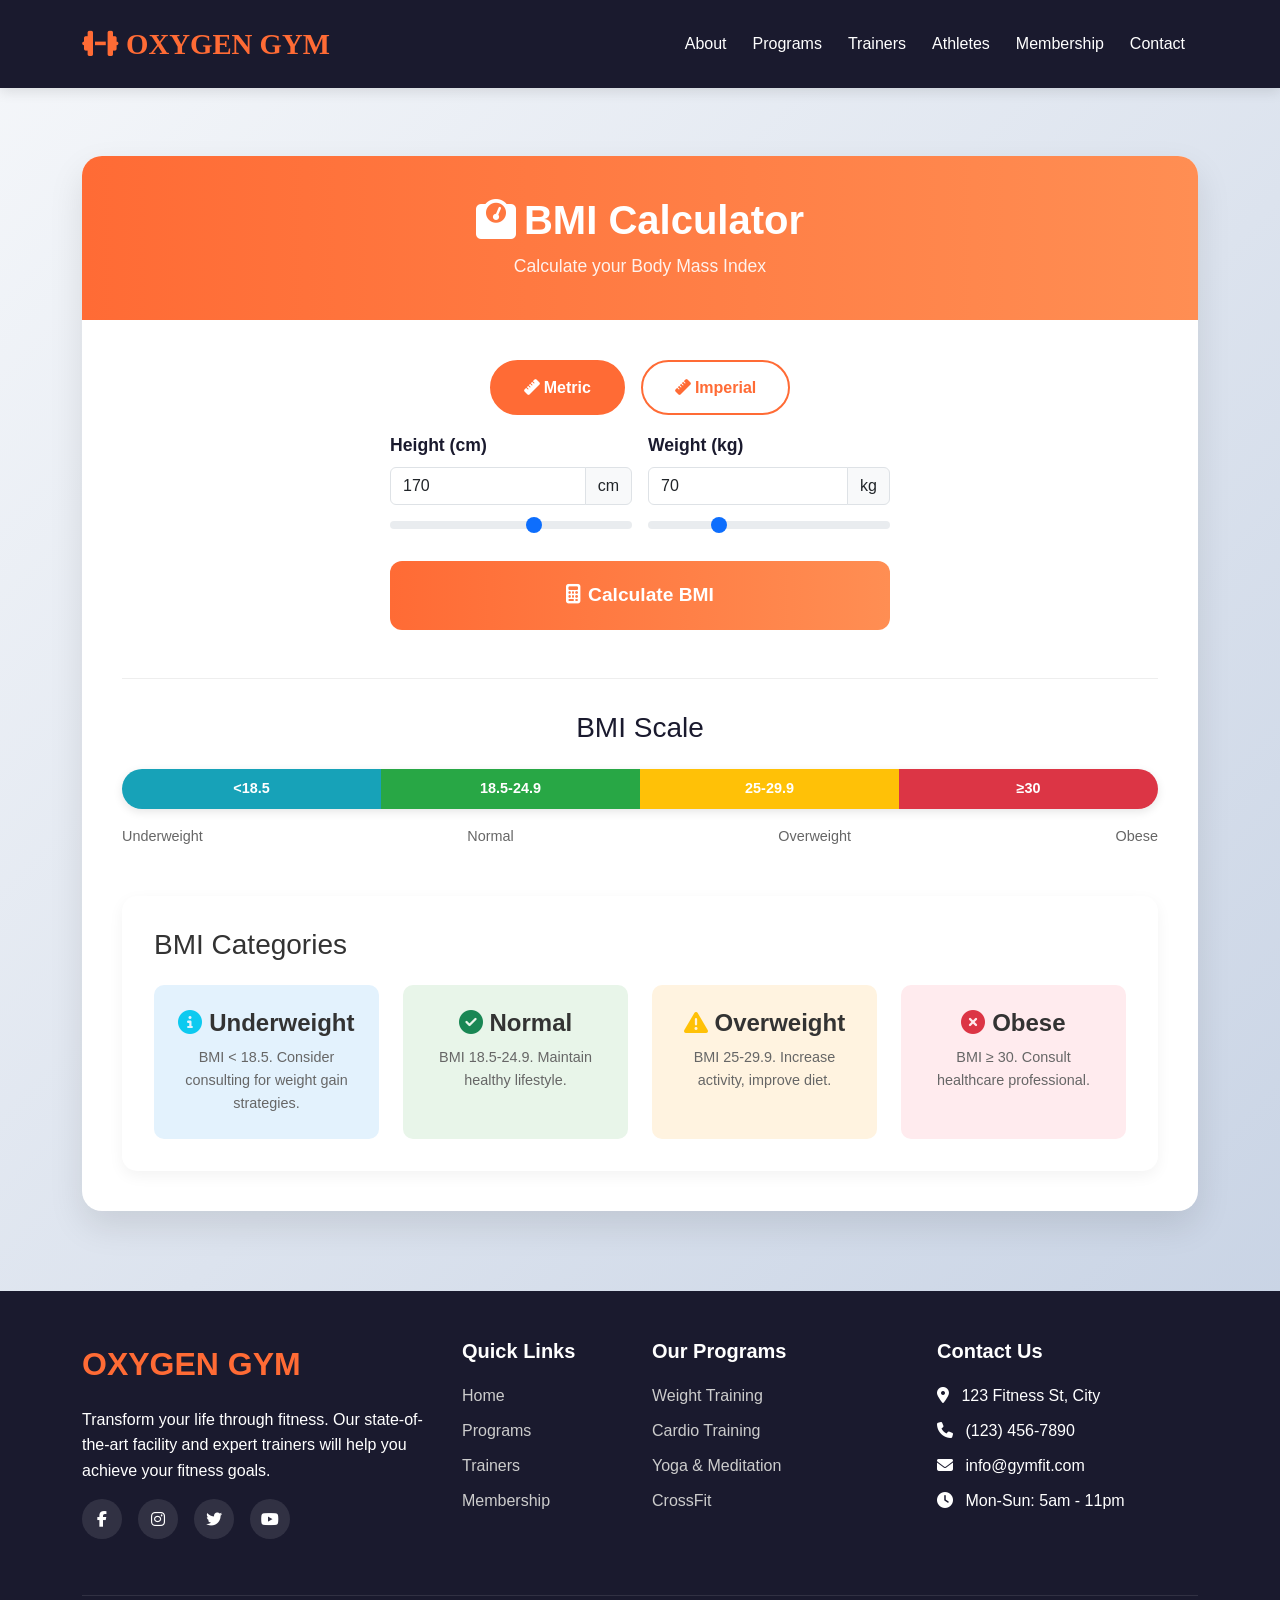
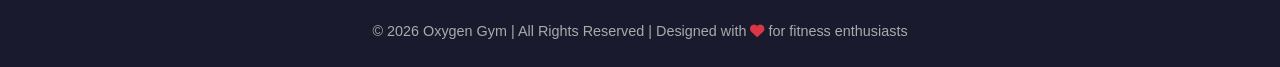
==== about.html @ 8d9313bc "fixed card" ====
<!DOCTYPE html>
<html lang="en">
  <head>
    <meta charset="UTF-8" />
    <title>About Us | Gym Fit</title>
    <meta name="viewport" content="width=device-width, initial-scale=1" />
    <link
      href="https://cdn.jsdelivr.net/npm/bootstrap@5.3.2/dist/css/bootstrap.min.css"
      rel="stylesheet"
    />
    <link
      rel="stylesheet"
      href="https://cdnjs.cloudflare.com/ajax/libs/font-awesome/6.4.2/css/all.min.css"
    />
    <link rel="stylesheet" href="../css/bmi.css" />
    <style>
      body {
        padding-top: 70px;
      }
    </style>
  </head>
  <body>
    <div id="header"></div>

    <section class="bmi-section">
      <div class="container bmi-container">
        <div class="bmi-card">
          <div class="bmi-header">
            <h1><i class="fas fa-weight-scale me-2"></i>BMI Calculator</h1>
            <p>Calculate your Body Mass Index</p>
          </div>

          <div class="bmi-content">
            <div class="measurement-toggle mb-3">
              <button class="toggle-btn active" id="metricBtn">
                <i class="fas fa-ruler me-1"></i>Metric
              </button>
              <button class="toggle-btn" id="imperialBtn">
                <i class="fas fa-ruler me-1"></i>Imperial
              </button>
            </div>

            <div class="bmi-form">
              <!-- Metric System -->
              <div id="metricSystem">
                <div class="row g-3">
                  <div class="col-md-6">
                    <label class="form-label">Height (cm)</label>
                    <div class="input-group">
                      <input
                        type="number"
                        id="heightCm"
                        class="form-control"
                        value="170"
                        min="50"
                        max="250"
                        step="0.1"
                      />
                      <span class="input-group-text">cm</span>
                    </div>
                    <input
                      type="range"
                      id="heightCmRange"
                      min="50"
                      max="250"
                      value="170"
                      class="form-range mt-2"
                    />
                  </div>
                  <div class="col-md-6">
                    <label class="form-label">Weight (kg)</label>
                    <div class="input-group">
                      <input
                        type="number"
                        id="weightKg"
                        class="form-control"
                        value="70"
                        min="20"
                        max="200"
                        step="0.1"
                      />
                      <span class="input-group-text">kg</span>
                    </div>
                    <input
                      type="range"
                      id="weightKgRange"
                      min="20"
                      max="200"
                      value="70"
                      class="form-range mt-2"
                    />
                  </div>
                </div>
              </div>

              <!-- Imperial System -->
              <div id="imperialSystem" class="hidden">
                <div class="row g-3">
                  <div class="col-md-6">
                    <label class="form-label">Height</label>
                    <div class="row g-2">
                      <div class="col-6">
                        <div class="input-group">
                          <input
                            type="number"
                            id="heightFeet"
                            class="form-control"
                            value="5"
                            min="3"
                            max="8"
                          />
                          <span class="input-group-text">ft</span>
                        </div>
                      </div>
                      <div class="col-6">
                        <div class="input-group">
                          <input
                            type="number"
                            id="heightInches"
                            class="form-control"
                            value="7"
                            min="0"
                            max="11"
                          />
                          <span class="input-group-text">in</span>
                        </div>
                      </div>
                    </div>
                  </div>
                  <div class="col-md-6">
                    <label class="form-label">Weight (lbs)</label>
                    <div class="input-group">
                      <input
                        type="number"
                        id="weightLbs"
                        class="form-control"
                        value="154"
                        min="50"
                        max="440"
                        step="0.1"
                      />
                      <span class="input-group-text">lbs</span>
                    </div>
                    <input
                      type="range"
                      id="weightLbsRange"
                      min="50"
                      max="440"
                      value="154"
                      class="form-range mt-2"
                    />
                  </div>
                </div>
              </div>

              <button class="calculate-btn mt-3" onclick="calculateBMI()">
                <i class="fas fa-calculator me-2"></i>Calculate BMI
              </button>
            </div>

            <!-- Results -->
            <div id="result" class="bmi-result hidden">
              <h3>Your BMI Result</h3>
              <div class="result-value" id="bmiValue">--</div>
              <div class="result-category" id="bmiCategory">--</div>
              <div class="result-message" id="bmiMessage"></div>
            </div>

            <!-- Scale -->
            <div class="bmi-scale">
              <h3>BMI Scale</h3>
              <div class="scale-container">
                <div class="scale-segment scale-underweight">&lt;18.5</div>
                <div class="scale-segment scale-normal">18.5-24.9</div>
                <div class="scale-segment scale-overweight">25-29.9</div>
                <div class="scale-segment scale-obese">≥30</div>
              </div>
              <div class="scale-labels">
                <span>Underweight</span>
                <span>Normal</span>
                <span>Overweight</span>
                <span>Obese</span>
              </div>
            </div>

            <!-- Info Cards -->
            <div class="bmi-info">
              <h3>BMI Categories</h3>
              <div class="info-grid">
                <div class="info-card" style="background: #e3f2fd">
                  <h4>
                    <i class="fas fa-info-circle text-info"></i> Underweight
                  </h4>
                  <p>
                    BMI &lt; 18.5. Consider consulting for weight gain
                    strategies.
                  </p>
                </div>
                <div class="info-card" style="background: #e8f5e9">
                  <h4>
                    <i class="fas fa-check-circle text-success"></i> Normal
                  </h4>
                  <p>BMI 18.5-24.9. Maintain healthy lifestyle.</p>
                </div>
                <div class="info-card" style="background: #fff3e0">
                  <h4>
                    <i class="fas fa-exclamation-triangle text-warning"></i>
                    Overweight
                  </h4>
                  <p>BMI 25-29.9. Increase activity, improve diet.</p>
                </div>
                <div class="info-card" style="background: #ffebee">
                  <h4><i class="fas fa-times-circle text-danger"></i> Obese</h4>
                  <p>BMI ≥ 30. Consult healthcare professional.</p>
                </div>
              </div>
            </div>
          </div>
        </div>
      </div>
    </section>

    <div id="footer"></div>

    <script>
      // Load header/footer
      fetch("../includes/header.html")
        .then((r) => r.text())
        .then((d) => (document.getElementById("header").innerHTML = d));
      fetch("../includes/footer.html")
        .then((r) => r.text())
        .then((d) => (document.getElementById("footer").innerHTML = d));

      // Measurement toggle
      document
        .getElementById("metricBtn")
        .addEventListener("click", function () {
          this.classList.add("active");
          document.getElementById("imperialBtn").classList.remove("active");
          document.getElementById("metricSystem").classList.remove("hidden");
          document.getElementById("imperialSystem").classList.add("hidden");
        });

      document
        .getElementById("imperialBtn")
        .addEventListener("click", function () {
          this.classList.add("active");
          document.getElementById("metricBtn").classList.remove("active");
          document.getElementById("imperialSystem").classList.remove("hidden");
          document.getElementById("metricSystem").classList.add("hidden");
        });

      // Sync sliders with inputs
      function syncInputs(inputId, rangeId) {
        const input = document.getElementById(inputId);
        const range = document.getElementById(rangeId);
        input.addEventListener("input", () => (range.value = input.value));
        range.addEventListener("input", () => (input.value = range.value));
      }

      syncInputs("heightCm", "heightCmRange");
      syncInputs("weightKg", "weightKgRange");
      syncInputs("weightLbs", "weightLbsRange");

      // BMI Calculation
      function calculateBMI() {
        let height, weight;
        const metricActive = document
          .getElementById("metricBtn")
          .classList.contains("active");

        if (metricActive) {
          height = parseFloat(document.getElementById("heightCm").value) / 100;
          weight = parseFloat(document.getElementById("weightKg").value);
        } else {
          const feet = parseFloat(document.getElementById("heightFeet").value);
          const inches = parseFloat(
            document.getElementById("heightInches").value
          );
          weight =
            parseFloat(document.getElementById("weightLbs").value) * 0.453592;
          height = (feet * 12 + (inches || 0)) * 0.0254;
        }

        if (!height || !weight || height <= 0 || weight <= 0) {
          alert("Please enter valid values");
          return;
        }

        const bmi = (weight / (height * height)).toFixed(1);
        let category, color, message;

        if (bmi < 18.5) {
          category = "Underweight";
          color = "#17a2b8";
          message =
            "Consider consulting a nutritionist for healthy weight gain.";
        } else if (bmi < 25) {
          category = "Normal Weight";
          color = "#28a745";
          message = "Great! Maintain your healthy lifestyle.";
        } else if (bmi < 30) {
          category = "Overweight";
          color = "#ffc107";
          message =
            "Consider increasing activity and improving dietary habits.";
        } else {
          category = "Obese";
          color = "#dc3545";
          message = "Consult with a healthcare professional for guidance.";
        }

        // Display results
        const resultDiv = document.getElementById("result");
        document.getElementById("bmiValue").textContent = bmi;
        document.getElementById("bmiValue").style.color = color;
        document.getElementById("bmiCategory").textContent = category;
        document.getElementById("bmiCategory").style.backgroundColor = color;
        document.getElementById("bmiMessage").textContent = message;

        resultDiv.classList.remove("hidden");
        resultDiv.classList.add("visible", "fade-in");
      }
    </script>

    <script src="https://cdn.jsdelivr.net/npm/bootstrap@5.3.2/dist/js/bootstrap.bundle.min.js"></script>
  </body>
</html>
---- css/bmi.css ----
/* bmi.css - BMI Calculator Styles */

:root {
  --primary-color: #ff6b35;
  --secondary-color: #1a1a2e;
  --accent-color: #00b4d8;
  --light-bg: #f8f9fa;
  --dark-bg: #16213e;
  --success-color: #28a745;
  --warning-color: #ffc107;
  --danger-color: #dc3545;
  --info-color: #17a2b8;
}

body {
  font-family: "Segoe UI", Tahoma, Geneva, Verdana, sans-serif;
  background: linear-gradient(135deg, #f5f7fa 0%, #c3cfe2 100%);
  min-height: 100vh;
  color: #333;
}

/* BMI Section */
.bmi-section {
  padding: 5rem 0;
  min-height: 80vh;
  display: flex;
  align-items: center;
}

.bmi-container {
  max-width: 900px;
  margin: 0 auto;
}

.bmi-card {
  background: white;
  border-radius: 20px;
  overflow: hidden;
  box-shadow: 0 15px 35px rgba(0, 0, 0, 0.1);
  transition: transform 0.3s ease, box-shadow 0.3s ease;
}

.bmi-card:hover {
  transform: translateY(-5px);
  box-shadow: 0 20px 40px rgba(0, 0, 0, 0.15);
}

.bmi-header {
  background: linear-gradient(to right, var(--primary-color), #ff8e53);
  color: white;
  padding: 2.5rem;
  text-align: center;
}

.bmi-header h1 {
  font-weight: 800;
  font-size: 2.5rem;
  margin-bottom: 0.5rem;
}

.bmi-header p {
  font-size: 1.1rem;
  opacity: 0.9;
  max-width: 600px;
  margin: 0 auto;
}

.bmi-content {
  padding: 2.5rem;
}

.bmi-form {
  max-width: 500px;
  margin: 0 auto;
}

.form-group {
  margin-bottom: 1.8rem;
}

.form-label {
  display: block;
  margin-bottom: 0.8rem;
  font-weight: 600;
  color: var(--secondary-color);
  font-size: 1.1rem;
}

.form-control {
  width: 100%;
  padding: 1rem 1.2rem;
  border: 2px solid #e1e5eb;
  border-radius: 12px;
  font-size: 1.1rem;
  transition: all 0.3s ease;
  background-color: #f8f9fa;
}

.form-control:focus {
  outline: none;
  border-color: var(--primary-color);
  box-shadow: 0 0 0 3px rgba(255, 107, 53, 0.1);
  background-color: white;
}

.form-control::placeholder {
  color: #999;
}

/* Measurement Toggle */
.measurement-toggle {
  display: flex;
  justify-content: center;
  gap: 1rem;
  margin-bottom: 2rem;
}

.toggle-btn {
  padding: 0.8rem 2rem;
  border: 2px solid var(--primary-color);
  background: transparent;
  color: var(--primary-color);
  border-radius: 50px;
  font-weight: 600;
  cursor: pointer;
  transition: all 0.3s ease;
}

.toggle-btn.active {
  background: var(--primary-color);
  color: white;
}

.toggle-btn:hover:not(.active) {
  background: rgba(255, 107, 53, 0.1);
}

/* Calculate Button */
.calculate-btn {
  background: linear-gradient(to right, var(--primary-color), #ff8e53);
  color: white;
  border: none;
  padding: 1.2rem;
  border-radius: 12px;
  font-size: 1.2rem;
  font-weight: 700;
  width: 100%;
  cursor: pointer;
  transition: all 0.3s ease;
  margin-top: 1rem;
}

.calculate-btn:hover {
  transform: translateY(-3px);
  box-shadow: 0 10px 20px rgba(255, 107, 53, 0.3);
}

.calculate-btn:active {
  transform: translateY(-1px);
}

/* BMI Result */
.bmi-result {
  margin-top: 2.5rem;
  padding: 2rem;
  border-radius: 15px;
  background: #f8f9fa;
  text-align: center;
  animation: fadeIn 0.5s ease;
}

.result-value {
  font-size: 3.5rem;
  font-weight: 800;
  margin: 1rem 0;
}

.result-category {
  font-size: 1.8rem;
  font-weight: 700;
  margin-bottom: 1rem;
  padding: 0.5rem 1.5rem;
  border-radius: 50px;
  display: inline-block;
}

.result-message {
  font-size: 1.1rem;
  color: #666;
  margin-top: 1rem;
  line-height: 1.6;
}

/* BMI Scale */
.bmi-scale {
  margin-top: 3rem;
  padding-top: 2rem;
  border-top: 1px solid #eee;
}

.bmi-scale h3 {
  text-align: center;
  margin-bottom: 1.5rem;
  color: var(--secondary-color);
}

.scale-container {
  display: flex;
  height: 40px;
  border-radius: 20px;
  overflow: hidden;
  margin-bottom: 1rem;
  box-shadow: 0 3px 10px rgba(0, 0, 0, 0.1);
}

.scale-segment {
  flex: 1;
  display: flex;
  align-items: center;
  justify-content: center;
  color: white;
  font-weight: 600;
  font-size: 0.9rem;
}

.scale-underweight {
  background: var(--info-color);
}
.scale-normal {
  background: var(--success-color);
}
.scale-overweight {
  background: var(--warning-color);
}
.scale-obese {
  background: var(--danger-color);
}

.scale-labels {
  display: flex;
  justify-content: space-between;
  font-size: 0.9rem;
  color: #666;
  font-weight: 500;
}

/* BMI Categories Info */
.bmi-info {
  margin-top: 3rem;
  background: white;
  border-radius: 15px;
  padding: 2rem;
  box-shadow: 0 5px 15px rgba(0, 0, 0, 0.05);
}

.info-grid {
  display: grid;
  grid-template-columns: repeat(auto-fit, minmax(200px, 1fr));
  gap: 1.5rem;
  margin-top: 1.5rem;
}

.info-card {
  padding: 1.5rem;
  border-radius: 10px;
  text-align: center;
  transition: transform 0.3s ease;
}

.info-card:hover {
  transform: translateY(-5px);
}

.info-card h4 {
  margin-bottom: 0.5rem;
  font-weight: 700;
}

.info-card p {
  font-size: 0.9rem;
  color: #666;
  margin-bottom: 0;
}

/* Animations */
@keyframes fadeIn {
  from {
    opacity: 0;
    transform: translateY(20px);
  }
  to {
    opacity: 1;
    transform: translateY(0);
  }
}

@keyframes pulse {
  0% {
    transform: scale(1);
  }
  50% {
    transform: scale(1.05);
  }
  100% {
    transform: scale(1);
  }
}

.pulse {
  animation: pulse 2s infinite;
}

/* Responsive Design */
@media (max-width: 768px) {
  .bmi-section {
    padding: 2rem 0;
  }

  .bmi-header {
    padding: 1.5rem;
  }

  .bmi-header h1 {
    font-size: 2rem;
  }

  .bmi-content {
    padding: 1.5rem;
  }

  .result-value {
    font-size: 2.5rem;
  }

  .info-grid {
    grid-template-columns: 1fr;
  }

  .measurement-toggle {
    flex-direction: column;
    align-items: center;
  }

  .toggle-btn {
    width: 100%;
    max-width: 200px;
  }
}

/* Utility Classes */
.text-center {
  text-align: center;
}
.mt-4 {
  margin-top: 2rem;
}
.mb-4 {
  margin-bottom: 2rem; /* bmi.css - Compact BMI Calculator Styles */

  :root {
    --primary-color: #ff6b35;
    --secondary-color: #1a1a2e;
    --accent-color: #00b4d8;
    --success-color: #28a745;
    --warning-color: #ffc107;
    --danger-color: #dc3545;
    --info-color: #17a2b8;
  }

  body {
    font-family: "Segoe UI", Tahoma, Geneva, Verdana, sans-serif;
    background: linear-gradient(135deg, #f5f7fa 0%, #c3cfe2 100%);
    min-height: 100vh;
    color: #333;
  }

  /* BMI Section - Compact */
  .bmi-section {
    padding: 2rem 0;
    display: flex;
    align-items: center;
    justify-content: center;
  }

  .bmi-container {
    max-width: 700px;
    margin: 0 auto;
  }

  .bmi-card {
    background: white;
    border-radius: 15px;
    overflow: hidden;
    box-shadow: 0 8px 20px rgba(0, 0, 0, 0.1);
  }

  .bmi-header {
    background: linear-gradient(to right, var(--primary-color), #ff8e53);
    color: white;
    padding: 1.5rem;
    text-align: center;
  }

  .bmi-header h1 {
    font-weight: 700;
    font-size: 1.8rem;
    margin-bottom: 0.4rem;
  }

  .bmi-header p {
    font-size: 0.95rem;
    opacity: 0.9;
    margin: 0;
  }

  .bmi-content {
    padding: 1.5rem;
  }

  /* Measurement Toggle - Compact */
  .measurement-toggle {
    display: flex;
    justify-content: center;
    gap: 0.8rem;
    margin-bottom: 1.2rem;
  }

  .toggle-btn {
    padding: 0.6rem 1.2rem;
    border: 2px solid var(--primary-color);
    background: transparent;
    color: var(--primary-color);
    border-radius: 50px;
    font-weight: 600;
    cursor: pointer;
    transition: all 0.3s ease;
    font-size: 0.9rem;
  }

  .toggle-btn.active {
    background: var(--primary-color);
    color: white;
  }

  .toggle-btn:hover:not(.active) {
    background: rgba(255, 107, 53, 0.1);
  }

  /* Form Styles - Compact */
  .bmi-form {
    max-width: 500px;
    margin: 0 auto;
  }

  .form-group {
    margin-bottom: 1rem;
  }

  .form-label {
    display: block;
    margin-bottom: 0.5rem;
    font-weight: 600;
    color: var(--secondary-color);
    font-size: 0.95rem;
  }

  .input-group {
    margin-bottom: 0.5rem;
  }

  .form-control {
    padding: 0.7rem 1rem;
    font-size: 0.95rem;
    border-radius: 8px;
  }

  .form-range {
    height: 5px;
    margin-top: 0.5rem;
  }

  /* Calculate Button - Compact */
  .calculate-btn {
    background: linear-gradient(to right, var(--primary-color), #ff8e53);
    color: white;
    border: none;
    padding: 0.8rem;
    border-radius: 8px;
    font-size: 1rem;
    font-weight: 600;
    width: 100%;
    cursor: pointer;
    transition: all 0.3s ease;
    margin-top: 0.5rem;
  }

  .calculate-btn:hover {
    transform: translateY(-2px);
    box-shadow: 0 5px 15px rgba(255, 107, 53, 0.2);
  }

  /* BMI Result - Compact */
  .bmi-result {
    margin-top: 1.5rem;
    padding: 1.2rem;
    border-radius: 10px;
    background: #f8f9fa;
    text-align: center;
  }

  .bmi-result h3 {
    font-size: 1.2rem;
    margin-bottom: 0.8rem;
    color: var(--secondary-color);
  }

  .result-value {
    font-size: 2rem;
    font-weight: 700;
    margin: 0.5rem 0;
  }

  .result-category {
    font-size: 1.1rem;
    font-weight: 600;
    margin-bottom: 0.5rem;
    padding: 0.4rem 1rem;
    border-radius: 50px;
    display: inline-block;
    color: white;
  }

  .result-message {
    font-size: 0.9rem;
    color: #666;
    line-height: 1.4;
    margin: 0.5rem 0;
  }

  /* BMI Scale - Compact */
  .bmi-scale {
    margin-top: 1.5rem;
    padding-top: 1.2rem;
    border-top: 1px solid #eaeaea;
  }

  .bmi-scale h3 {
    text-align: center;
    margin-bottom: 0.8rem;
    color: var(--secondary-color);
    font-size: 1.1rem;
  }

  .scale-container {
    display: flex;
    height: 28px;
    border-radius: 14px;
    overflow: hidden;
    margin-bottom: 0.6rem;
  }

  .scale-segment {
    flex: 1;
    display: flex;
    align-items: center;
    justify-content: center;
    color: white;
    font-weight: 600;
    font-size: 0.75rem;
    text-align: center;
  }

  .scale-underweight {
    background: var(--info-color);
  }
  .scale-normal {
    background: var(--success-color);
  }
  .scale-overweight {
    background: var(--warning-color);
  }
  .scale-obese {
    background: var(--danger-color);
  }

  .scale-labels {
    display: flex;
    justify-content: space-between;
    font-size: 0.8rem;
    color: #666;
    font-weight: 500;
    padding: 0 3px;
  }

  /* BMI Info Cards - Compact */
  .bmi-info {
    margin-top: 1.5rem;
    background: white;
    border-radius: 10px;
    padding: 1.2rem;
  }

  .bmi-info h3 {
    text-align: center;
    margin-bottom: 1rem;
    color: var(--secondary-color);
    font-size: 1.1rem;
  }

  .info-grid {
    display: grid;
    grid-template-columns: repeat(auto-fit, minmax(150px, 1fr));
    gap: 0.8rem;
    margin-top: 0.8rem;
  }

  .info-card {
    padding: 0.8rem;
    border-radius: 8px;
    text-align: center;
    font-size: 0.85rem;
  }

  .info-card h4 {
    margin-bottom: 0.3rem;
    font-weight: 600;
    font-size: 0.9rem;
    display: flex;
    align-items: center;
    justify-content: center;
    gap: 5px;
  }

  .info-card p {
    font-size: 0.8rem;
    color: #666;
    margin: 0;
    line-height: 1.3;
  }

  /* Utility Classes */
  .hidden {
    display: none;
  }
  .visible {
    display: block;
  }
  .text-center {
    text-align: center;
  }
  .mb-2 {
    margin-bottom: 0.5rem;
  }
  .mt-2 {
    margin-top: 0.5rem;
  }

  /* Responsive Adjustments */
  @media (max-width: 768px) {
    .bmi-container {
      max-width: 95%;
    }

    .bmi-header h1 {
      font-size: 1.6rem;
    }

    .bmi-header p {
      font-size: 0.9rem;
    }

    .toggle-btn {
      padding: 0.5rem 1rem;
      font-size: 0.85rem;
    }

    .result-value {
      font-size: 1.8rem;
    }

    .info-grid {
      grid-template-columns: 1fr;
    }

    .form-control {
      padding: 0.6rem 0.8rem;
    }
  }

  @media (max-width: 576px) {
    .bmi-section {
      padding: 1rem 0;
    }

    .bmi-header {
      padding: 1rem;
    }

    .bmi-content {
      padding: 1rem;
    }

    .measurement-toggle {
      flex-direction: column;
      align-items: center;
    }

    .toggle-btn {
      width: 100%;
      max-width: 200px;
    }

    .scale-container {
      height: 24px;
    }

    .scale-segment {
      font-size: 0.7rem;
    }
  }

  /* Animations */
  @keyframes fadeIn {
    from {
      opacity: 0;
      transform: translateY(10px);
    }
    to {
      opacity: 1;
      transform: translateY(0);
    }
  }

  .fade-in {
    animation: fadeIn 0.3s ease-out;
  }
}
.hidden {
  display: none;
}
.visible {
  display: block;
}
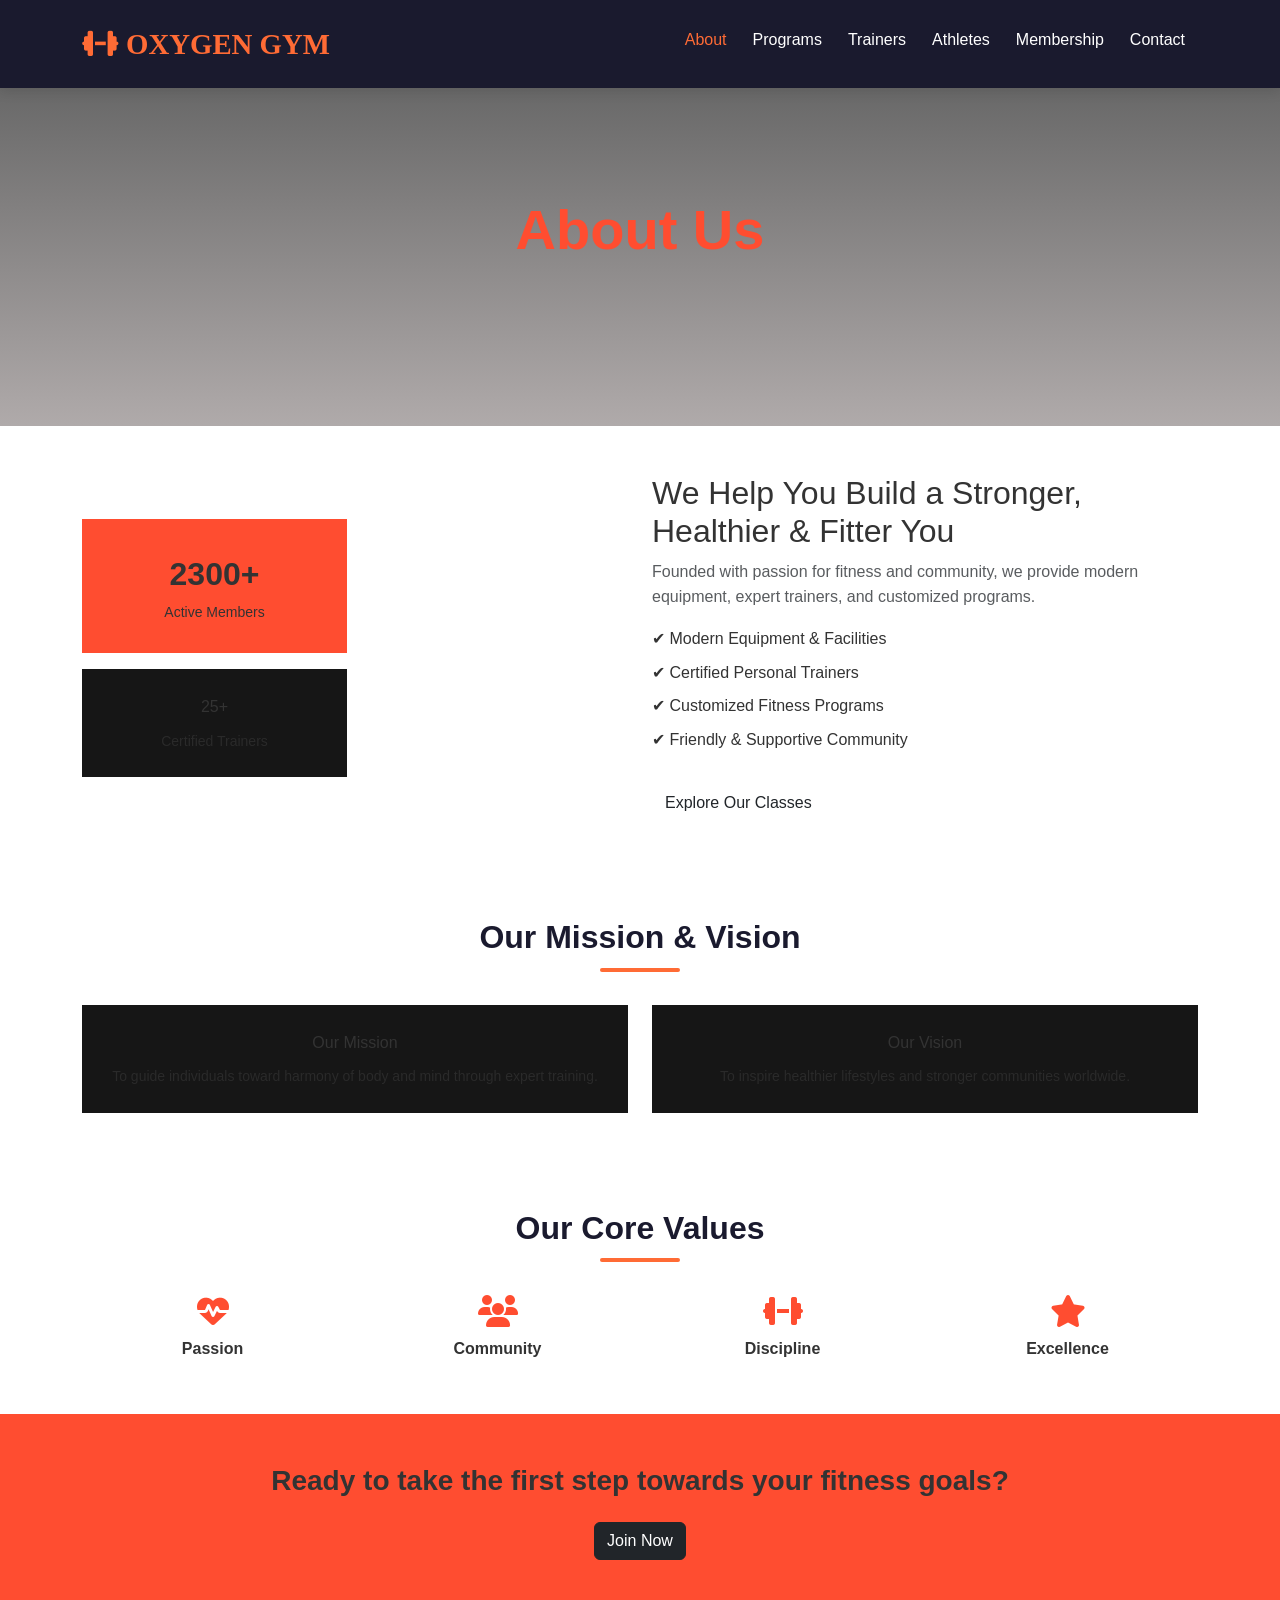
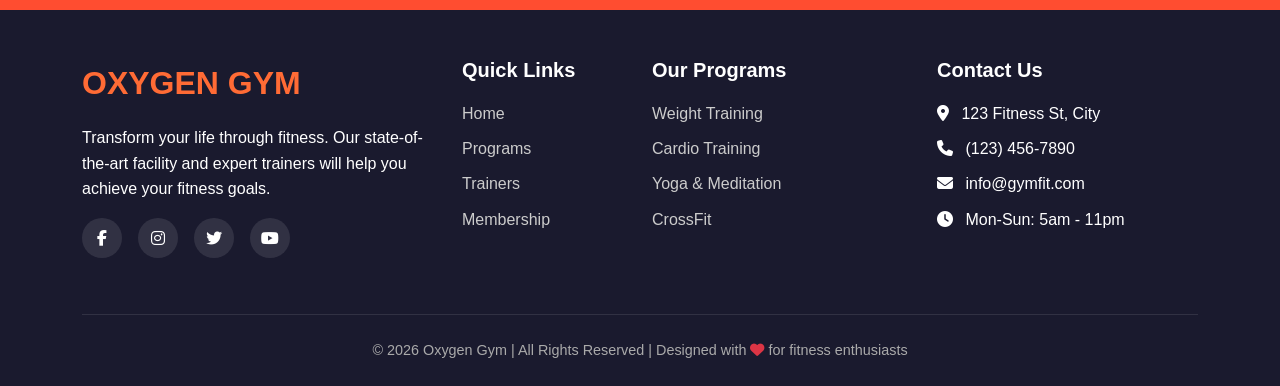
==== commit 76ef3626: "fixed" ====
--- a/about.html
+++ b/about.html
@@ -9,320 +9,139 @@
       rel="stylesheet"
     />
     <link
+      href="https://cdnjs.cloudflare.com/ajax/libs/font-awesome/6.5.1/css/all.min.css"
       rel="stylesheet"
-      href="https://cdnjs.cloudflare.com/ajax/libs/font-awesome/6.4.2/css/all.min.css"
     />
-    <link rel="stylesheet" href="../css/bmi.css" />
-    <style>
-      body {
-        padding-top: 70px;
-      }
-    </style>
+    <link rel="stylesheet" href="../css/about.css" />
   </head>
   <body>
+    <!-- ===== Navbar ===== -->
     <div id="header"></div>
+    <!-- HERO -->
+    <section class="hero">
+      <h1>About Us</h1>
+   
+    </section>
 
-    <section class="bmi-section">
-      <div class="container bmi-container">
-        <div class="bmi-card">
-          <div class="bmi-header">
-            <h1><i class="fas fa-weight-scale me-2"></i>BMI Calculator</h1>
-            <p>Calculate your Body Mass Index</p>
-          </div>
-
-          <div class="bmi-content">
-            <div class="measurement-toggle mb-3">
-              <button class="toggle-btn active" id="metricBtn">
-                <i class="fas fa-ruler me-1"></i>Metric
-              </button>
-              <button class="toggle-btn" id="imperialBtn">
-                <i class="fas fa-ruler me-1"></i>Imperial
-              </button>
-            </div>
-
-            <div class="bmi-form">
-              <!-- Metric System -->
-              <div id="metricSystem">
-                <div class="row g-3">
-                  <div class="col-md-6">
-                    <label class="form-label">Height (cm)</label>
-                    <div class="input-group">
-                      <input
-                        type="number"
-                        id="heightCm"
-                        class="form-control"
-                        value="170"
-                        min="50"
-                        max="250"
-                        step="0.1"
-                      />
-                      <span class="input-group-text">cm</span>
-                    </div>
-                    <input
-                      type="range"
-                      id="heightCmRange"
-                      min="50"
-                      max="250"
-                      value="170"
-                      class="form-range mt-2"
-                    />
-                  </div>
-                  <div class="col-md-6">
-                    <label class="form-label">Weight (kg)</label>
-                    <div class="input-group">
-                      <input
-                        type="number"
-                        id="weightKg"
-                        class="form-control"
-                        value="70"
-                        min="20"
-                        max="200"
-                        step="0.1"
-                      />
-                      <span class="input-group-text">kg</span>
-                    </div>
-                    <input
-                      type="range"
-                      id="weightKgRange"
-                      min="20"
-                      max="200"
-                      value="70"
-                      class="form-range mt-2"
-                    />
-                  </div>
-                </div>
-              </div>
-
-              <!-- Imperial System -->
-              <div id="imperialSystem" class="hidden">
-                <div class="row g-3">
-                  <div class="col-md-6">
-                    <label class="form-label">Height</label>
-                    <div class="row g-2">
-                      <div class="col-6">
-                        <div class="input-group">
-                          <input
-                            type="number"
-                            id="heightFeet"
-                            class="form-control"
-                            value="5"
-                            min="3"
-                            max="8"
-                          />
-                          <span class="input-group-text">ft</span>
-                        </div>
-                      </div>
-                      <div class="col-6">
-                        <div class="input-group">
-                          <input
-                            type="number"
-                            id="heightInches"
-                            class="form-control"
-                            value="7"
-                            min="0"
-                            max="11"
-                          />
-                          <span class="input-group-text">in</span>
-                        </div>
-                      </div>
-                    </div>
-                  </div>
-                  <div class="col-md-6">
-                    <label class="form-label">Weight (lbs)</label>
-                    <div class="input-group">
-                      <input
-                        type="number"
-                        id="weightLbs"
-                        class="form-control"
-                        value="154"
-                        min="50"
-                        max="440"
-                        step="0.1"
-                      />
-                      <span class="input-group-text">lbs</span>
-                    </div>
-                    <input
-                      type="range"
-                      id="weightLbsRange"
-                      min="50"
-                      max="440"
-                      value="154"
-                      class="form-range mt-2"
-                    />
-                  </div>
-                </div>
-              </div>
-
-              <button class="calculate-btn mt-3" onclick="calculateBMI()">
-                <i class="fas fa-calculator me-2"></i>Calculate BMI
-              </button>
-            </div>
-
-            <!-- Results -->
-            <div id="result" class="bmi-result hidden">
-              <h3>Your BMI Result</h3>
-              <div class="result-value" id="bmiValue">--</div>
-              <div class="result-category" id="bmiCategory">--</div>
-              <div class="result-message" id="bmiMessage"></div>
-            </div>
-
-            <!-- Scale -->
-            <div class="bmi-scale">
-              <h3>BMI Scale</h3>
-              <div class="scale-container">
-                <div class="scale-segment scale-underweight">&lt;18.5</div>
-                <div class="scale-segment scale-normal">18.5-24.9</div>
-                <div class="scale-segment scale-overweight">25-29.9</div>
-                <div class="scale-segment scale-obese">≥30</div>
-              </div>
-              <div class="scale-labels">
-                <span>Underweight</span>
-                <span>Normal</span>
-                <span>Overweight</span>
-                <span>Obese</span>
+    <!-- ABOUT -->
+    <section class="container py-5">
+      <div class="row g-4 align-items-center">
+        <div class="col-md-6">
+          <div class="row g-3">
+            <div class="col-6">
+              <div class="stat-box">
+                2300+
+                <small>Active Members</small>
               </div>
             </div>
 
-            <!-- Info Cards -->
-            <div class="bmi-info">
-              <h3>BMI Categories</h3>
-              <div class="info-grid">
-                <div class="info-card" style="background: #e3f2fd">
-                  <h4>
-                    <i class="fas fa-info-circle text-info"></i> Underweight
-                  </h4>
-                  <p>
-                    BMI &lt; 18.5. Consider consulting for weight gain
-                    strategies.
-                  </p>
-                </div>
-                <div class="info-card" style="background: #e8f5e9">
-                  <h4>
-                    <i class="fas fa-check-circle text-success"></i> Normal
-                  </h4>
-                  <p>BMI 18.5-24.9. Maintain healthy lifestyle.</p>
-                </div>
-                <div class="info-card" style="background: #fff3e0">
-                  <h4>
-                    <i class="fas fa-exclamation-triangle text-warning"></i>
-                    Overweight
-                  </h4>
-                  <p>BMI 25-29.9. Increase activity, improve diet.</p>
-                </div>
-                <div class="info-card" style="background: #ffebee">
-                  <h4><i class="fas fa-times-circle text-danger"></i> Obese</h4>
-                  <p>BMI ≥ 30. Consult healthcare professional.</p>
-                </div>
+            <div class="col-6">
+              <img
+                src="https://images.unsplash.com/photo-1599058917212-d750089bc07e"
+                class="img-fluid"
+                alt=""
+              />
+            </div>
+
+            <div class="col-6">
+              <div class="dark-card">
+                25+
+                <small>Certified Trainers</small>
               </div>
             </div>
+
+            <div class="col-6">
+              <img
+                src="https://images.unsplash.com/photo-1579758629938-03607ccdbaba"
+                class="img-fluid"
+                alt=""
+              />
+            </div>
+          </div>
+        </div>
+
+        <div class="col-md-6">
+          <h2>We Help You Build a Stronger, Healthier & Fitter You</h2>
+          <p class="text-muted">
+            Founded with passion for fitness and community, we provide modern
+            equipment, expert trainers, and customized programs.
+          </p>
+
+          <ul class="list-unstyled">
+            <li>✔ Modern Equipment & Facilities</li>
+            <li>✔ Certified Personal Trainers</li>
+            <li>✔ Customized Fitness Programs</li>
+            <li>✔ Friendly & Supportive Community</li>
+          </ul>
+
+          <button class="btn btn-main mt-3">Explore Our Classes</button>
+        </div>
+      </div>
+    </section>
+
+    <!-- MISSION -->
+    <section class="container py-5 text-center">
+      <h2 class="section-title">Our Mission & Vision</h2>
+
+      <div class="row g-4">
+        <div class="col-md-6">
+          <div class="dark-card">
+            Our Mission
+            <small>
+              To guide individuals toward harmony of body and mind through
+              expert training.
+            </small>
+          </div>
+        </div>
+
+        <div class="col-md-6">
+          <div class="dark-card">
+            Our Vision
+            <small>
+              To inspire healthier lifestyles and stronger communities
+              worldwide.
+            </small>
           </div>
         </div>
       </div>
     </section>
 
+    <!-- VALUES -->
+    <section class="container py-5 text-center">
+      <h2 class="section-title">Our Core Values</h2>
+
+      <div class="row g-4">
+        <div class="col-md-3 icon-box">
+          <i class="fa-solid fa-heart-pulse"></i>
+          <h6>Passion</h6>
+        </div>
+
+        <div class="col-md-3 icon-box">
+          <i class="fa-solid fa-users"></i>
+          <h6>Community</h6>
+        </div>
+
+        <div class="col-md-3 icon-box">
+          <i class="fa-solid fa-dumbbell"></i>
+          <h6>Discipline</h6>
+        </div>
+
+        <div class="col-md-3 icon-box">
+          <i class="fa-solid fa-star"></i>
+          <h6>Excellence</h6>
+        </div>
+      </div>
+    </section>
+
+    <!-- CTA -->
+    <section class="cta">
+      <h3>Ready to take the first step towards your fitness goals?</h3>
+      <button class="btn btn-dark mt-3">Join Now</button>
+    </section>
+
     <div id="footer"></div>
 
-    <script>
-      // Load header/footer
-      fetch("../includes/header.html")
-        .then((r) => r.text())
-        .then((d) => (document.getElementById("header").innerHTML = d));
-      fetch("../includes/footer.html")
-        .then((r) => r.text())
-        .then((d) => (document.getElementById("footer").innerHTML = d));
-
-      // Measurement toggle
-      document
-        .getElementById("metricBtn")
-        .addEventListener("click", function () {
-          this.classList.add("active");
-          document.getElementById("imperialBtn").classList.remove("active");
-          document.getElementById("metricSystem").classList.remove("hidden");
-          document.getElementById("imperialSystem").classList.add("hidden");
-        });
-
-      document
-        .getElementById("imperialBtn")
-        .addEventListener("click", function () {
-          this.classList.add("active");
-          document.getElementById("metricBtn").classList.remove("active");
-          document.getElementById("imperialSystem").classList.remove("hidden");
-          document.getElementById("metricSystem").classList.add("hidden");
-        });
-
-      // Sync sliders with inputs
-      function syncInputs(inputId, rangeId) {
-        const input = document.getElementById(inputId);
-        const range = document.getElementById(rangeId);
-        input.addEventListener("input", () => (range.value = input.value));
-        range.addEventListener("input", () => (input.value = range.value));
-      }
-
-      syncInputs("heightCm", "heightCmRange");
-      syncInputs("weightKg", "weightKgRange");
-      syncInputs("weightLbs", "weightLbsRange");
-
-      // BMI Calculation
-      function calculateBMI() {
-        let height, weight;
-        const metricActive = document
-          .getElementById("metricBtn")
-          .classList.contains("active");
-
-        if (metricActive) {
-          height = parseFloat(document.getElementById("heightCm").value) / 100;
-          weight = parseFloat(document.getElementById("weightKg").value);
-        } else {
-          const feet = parseFloat(document.getElementById("heightFeet").value);
-          const inches = parseFloat(
-            document.getElementById("heightInches").value
-          );
-          weight =
-            parseFloat(document.getElementById("weightLbs").value) * 0.453592;
-          height = (feet * 12 + (inches || 0)) * 0.0254;
-        }
-
-        if (!height || !weight || height <= 0 || weight <= 0) {
-          alert("Please enter valid values");
-          return;
-        }
-
-        const bmi = (weight / (height * height)).toFixed(1);
-        let category, color, message;
-
-        if (bmi < 18.5) {
-          category = "Underweight";
-          color = "#17a2b8";
-          message =
-            "Consider consulting a nutritionist for healthy weight gain.";
-        } else if (bmi < 25) {
-          category = "Normal Weight";
-          color = "#28a745";
-          message = "Great! Maintain your healthy lifestyle.";
-        } else if (bmi < 30) {
-          category = "Overweight";
-          color = "#ffc107";
-          message =
-            "Consider increasing activity and improving dietary habits.";
-        } else {
-          category = "Obese";
-          color = "#dc3545";
-          message = "Consult with a healthcare professional for guidance.";
-        }
-
-        // Display results
-        const resultDiv = document.getElementById("result");
-        document.getElementById("bmiValue").textContent = bmi;
-        document.getElementById("bmiValue").style.color = color;
-        document.getElementById("bmiCategory").textContent = category;
-        document.getElementById("bmiCategory").style.backgroundColor = color;
-        document.getElementById("bmiMessage").textContent = message;
-
-        resultDiv.classList.remove("hidden");
-        resultDiv.classList.add("visible", "fade-in");
-      }
-    </script>
-
-    <script src="https://cdn.jsdelivr.net/npm/bootstrap@5.3.2/dist/js/bootstrap.bundle.min.js"></script>
+    <!-- For header footer -->
+    <script src="../js/main.js"></script>
   </body>
 </html>
--- a/css/about.css
+++ b/css/about.css
@@ -0,0 +1,112 @@
+/* ===== GLOBAL ===== */
+body {
+  background: #0e0e0e;
+  color: #ffffff;
+  font-family: "Poppins", sans-serif;
+}
+
+a {
+  text-decoration: none;
+  color: inherit;
+}
+
+/* ===== HERO SECTION ===== */
+.hero {
+  background: linear-gradient(rgba(0,0,0,0.6), rgba(167, 161, 161, 0.9)),
+    url("https://images.unsplash.com/photo-1554284126-aa88f22d8b74") center/cover no-repeat;
+  padding: 120px 0;
+  text-align: center;
+  height: 350px;
+}
+
+
+.hero h1 {
+  font-size: 56px;
+  font-weight: 700;
+  color: #ff4d30;
+}
+
+.hero p {
+  opacity: 0.8;
+}
+
+/* ===== BUTTON ===== */
+.btn-main {
+  background: #ff4d30;
+  color: #fff;
+  border: none;
+  padding: 12px 28px;
+  font-weight: 600;
+  transition: 0.3s;
+}
+
+.btn-main:hover {
+  background: #e84328;
+}
+
+/* ===== ABOUT STATS ===== */
+.stat-box {
+  background: #ff4d30;
+  padding: 30px;
+  font-size: 32px;
+  font-weight: 700;
+  text-align: center;
+}
+
+.stat-box small {
+  display: block;
+  font-size: 14px;
+  font-weight: 400;
+}
+
+/* ===== DARK CARD ===== */
+.dark-card {
+  background: #161616;
+  padding: 25px;
+  height: 100%;
+  text-align: center;
+}
+
+.dark-card small {
+  display: block;
+  margin-top: 10px;
+  opacity: 0.7;
+}
+
+/* ===== LIST ===== */
+ul li {
+  margin-bottom: 8px;
+}
+
+/* ===== MISSION & VISION ===== */
+.section-title {
+  font-weight: 700;
+  margin-bottom: 30px;
+}
+
+/* ===== CORE VALUES ===== */
+.icon-box {
+  text-align: center;
+}
+
+.icon-box i {
+  font-size: 32px;
+  color: #ff4d30;
+  margin-bottom: 12px;
+}
+
+.icon-box h6 {
+  font-weight: 600;
+}
+
+/* ===== CTA ===== */
+.cta {
+  background: #ff4d30;
+  padding: 50px 0;
+  text-align: center;
+}
+
+.cta h3 {
+  font-weight: 700;
+}
+
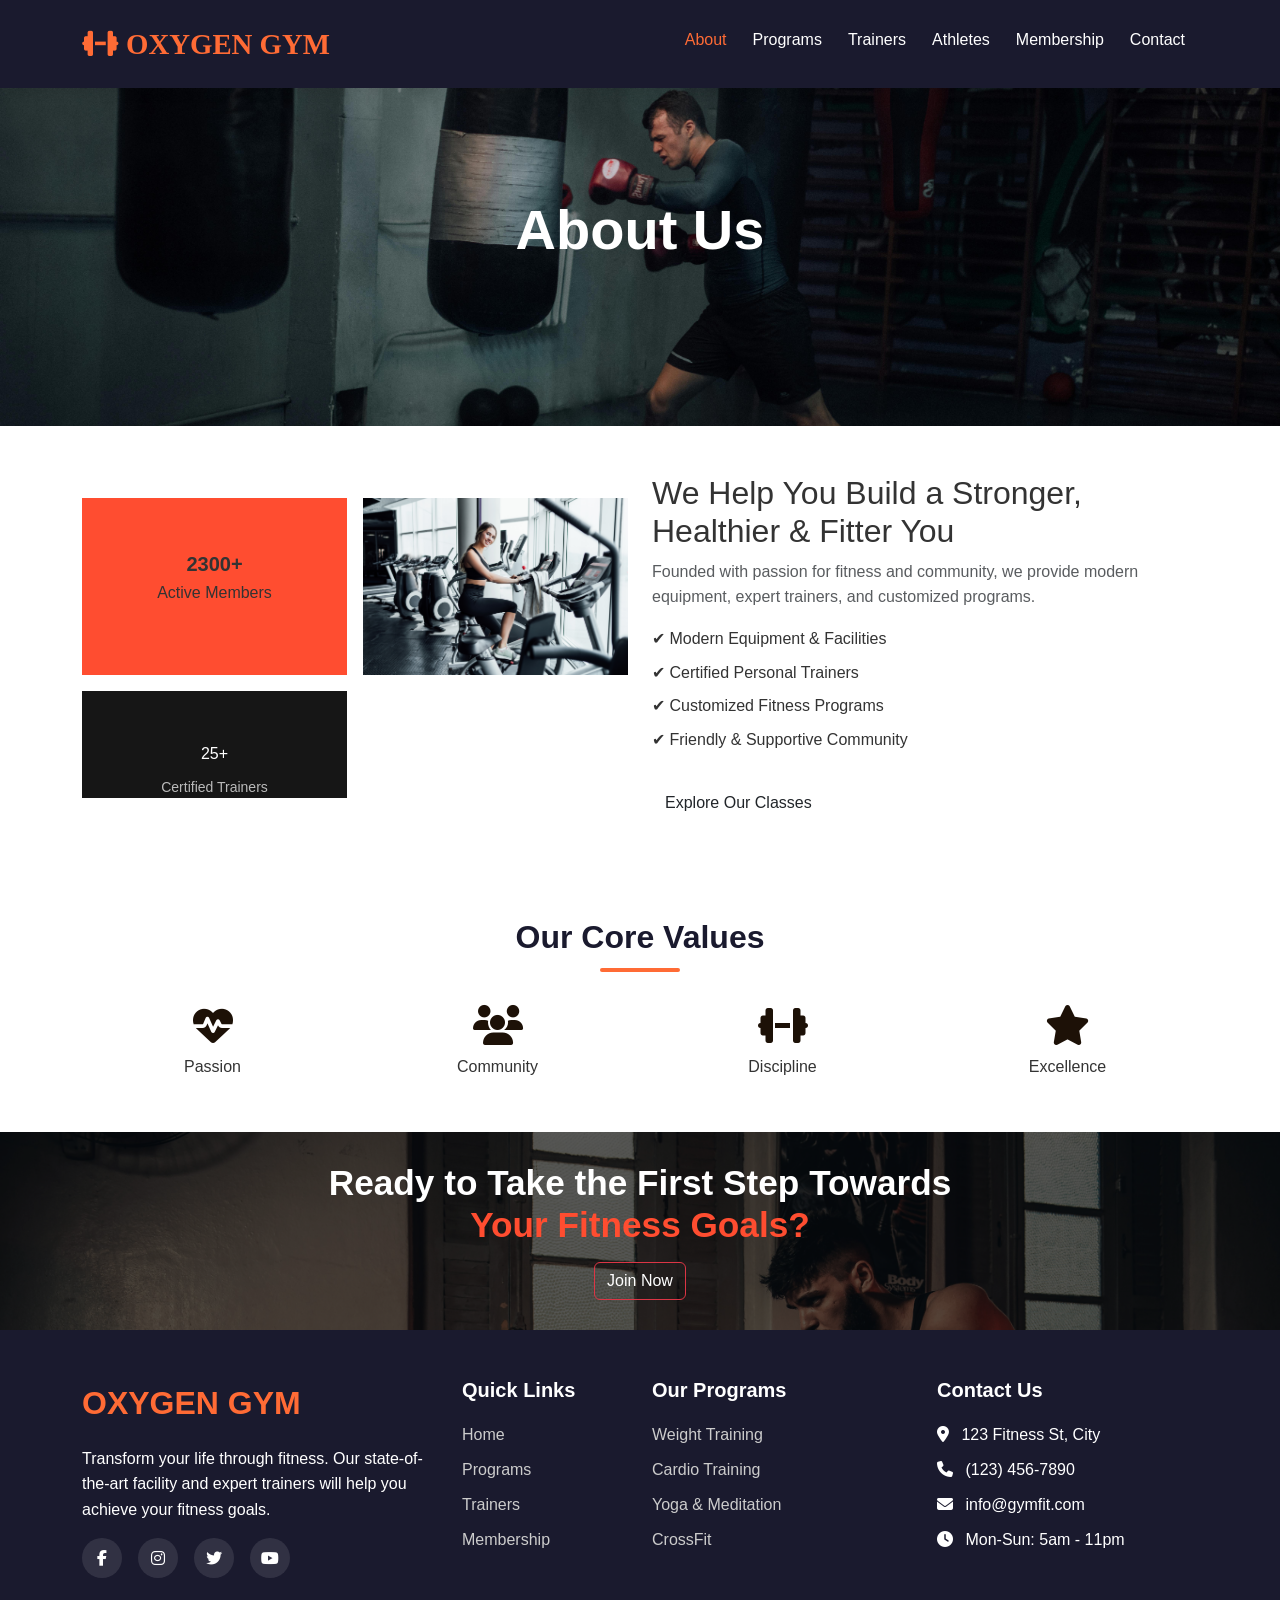
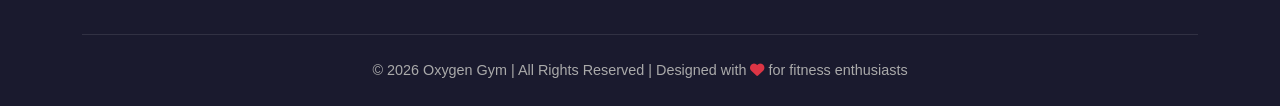
==== commit 635e9d77: "fixed" ====
--- a/about.html
+++ b/about.html
@@ -20,7 +20,6 @@
     <!-- HERO -->
     <section class="hero">
       <h1>About Us</h1>
-   
     </section>
 
     <!-- ABOUT -->
@@ -36,11 +35,7 @@
             </div>
 
             <div class="col-6">
-              <img
-                src="https://images.unsplash.com/photo-1599058917212-d750089bc07e"
-                class="img-fluid"
-                alt=""
-              />
+              <img src="./assets/gym-run2.jpg" class="img-fluid" alt="" />
             </div>
 
             <div class="col-6">
@@ -51,11 +46,7 @@
             </div>
 
             <div class="col-6">
-              <img
-                src="https://images.unsplash.com/photo-1579758629938-03607ccdbaba"
-                class="img-fluid"
-                alt=""
-              />
+              <img src="./assets/gym-run.jpg" class="img-fluid" alt="" />
             </div>
           </div>
         </div>
@@ -80,31 +71,7 @@
     </section>
 
     <!-- MISSION -->
-    <section class="container py-5 text-center">
-      <h2 class="section-title">Our Mission & Vision</h2>
-
-      <div class="row g-4">
-        <div class="col-md-6">
-          <div class="dark-card">
-            Our Mission
-            <small>
-              To guide individuals toward harmony of body and mind through
-              expert training.
-            </small>
-          </div>
-        </div>
-
-        <div class="col-md-6">
-          <div class="dark-card">
-            Our Vision
-            <small>
-              To inspire healthier lifestyles and stronger communities
-              worldwide.
-            </small>
-          </div>
-        </div>
-      </div>
-    </section>
+    
 
     <!-- VALUES -->
     <section class="container py-5 text-center">
@@ -134,9 +101,22 @@
     </section>
 
     <!-- CTA -->
-    <section class="cta">
-      <h3>Ready to take the first step towards your fitness goals?</h3>
-      <button class="btn btn-dark mt-3">Join Now</button>
+    <section class="cta position-relative text-center">
+      <div class="container">
+        <h3 class="mb-3">
+          Ready to Take the First Step Towards
+          <p class="highlight">Your Fitness Goals?</p>
+        </h3>
+
+        <a
+          href="/contact.html"
+          class="btn border-danger btn-cta"
+          style="color: white"
+        >
+          Join Now
+          <!-- <i class="bi bi-arrow-right ms-2" ></i> -->
+        </a>
+      </div>
     </section>
 
     <div id="footer"></div>
--- a/css/about.css
+++ b/css/about.css
@@ -1,9 +1,9 @@
 /* ===== GLOBAL ===== */
-body {
+/* body {
   background: #0e0e0e;
   color: #ffffff;
   font-family: "Poppins", sans-serif;
-}
+} */
 
 a {
   text-decoration: none;
@@ -12,18 +12,16 @@
 
 /* ===== HERO SECTION ===== */
 .hero {
-  background: linear-gradient(rgba(0,0,0,0.6), rgba(167, 161, 161, 0.9)),
-    url("https://images.unsplash.com/photo-1554284126-aa88f22d8b74") center/cover no-repeat;
+  background: url("../assets/cardio/4.jpg") center/cover no-repeat;
   padding: 120px 0;
   text-align: center;
   height: 350px;
 }
 
-
 .hero h1 {
   font-size: 56px;
   font-weight: 700;
-  color: #ff4d30;
+  color: white;
 }
 
 .hero p {
@@ -47,23 +45,26 @@
 /* ===== ABOUT STATS ===== */
 .stat-box {
   background: #ff4d30;
-  padding: 30px;
-  font-size: 32px;
+  padding-top: 50px;
+  font-size: 20px;
+  height: 100%;
   font-weight: 700;
   text-align: center;
 }
 
 .stat-box small {
   display: block;
-  font-size: 14px;
+  font-size: 16px;
   font-weight: 400;
 }
 
 /* ===== DARK CARD ===== */
 .dark-card {
   background: #161616;
-  padding: 25px;
+  padding-top: 50px;
   height: 100%;
+
+  color: #fff;
   text-align: center;
 }
 
@@ -90,23 +91,61 @@
 }
 
 .icon-box i {
-  font-size: 32px;
-  color: #ff4d30;
+  font-size: 40px;
+  color: #1d1107;
   margin-bottom: 12px;
-}
-
-.icon-box h6 {
-  font-weight: 600;
 }
 
 /* ===== CTA ===== */
 .cta {
-  background: #ff4d30;
+  background: #a39a99;
   padding: 50px 0;
   text-align: center;
 }
 
+/* ===== CTA SECTION ===== */
+.cta {
+  background: linear-gradient(rgba(0, 0, 0, 0.65), rgba(0, 0, 0, 0.65)),
+    url("../assets/cardio/5.jpg") top center / cover no-repeat;
+  padding: 30px 0;
+  min-height: 70px;
+  color: #fff;
+}
+
 .cta h3 {
+  font-size: 2.2rem;
   font-weight: 700;
 }
 
+.cta .highlight {
+  color: #ff4d30;
+}
+
+.cta-text {
+  max-width: 650px;
+  margin: auto;
+  opacity: 0.85;
+  font-size: 1rem;
+}
+
+/* CTA BUTTON */
+.btn-cta {
+  background: #962114;
+  color: #fff;
+  padding: 14px 36px;
+  border-radius: 50px;
+  font-weight: 600;
+  font-size: 1rem;
+  transition: all 0.3s ease;
+}
+
+.btn-cta:hover {
+  background: #e84328;
+  transform: translateY(-3px);
+  box-shadow: 0 12px 30px rgba(255, 77, 48, 0.4);
+  transition: all 0.3s ease;
+}
+
+.text-2 {
+  color: #ffffff;
+}
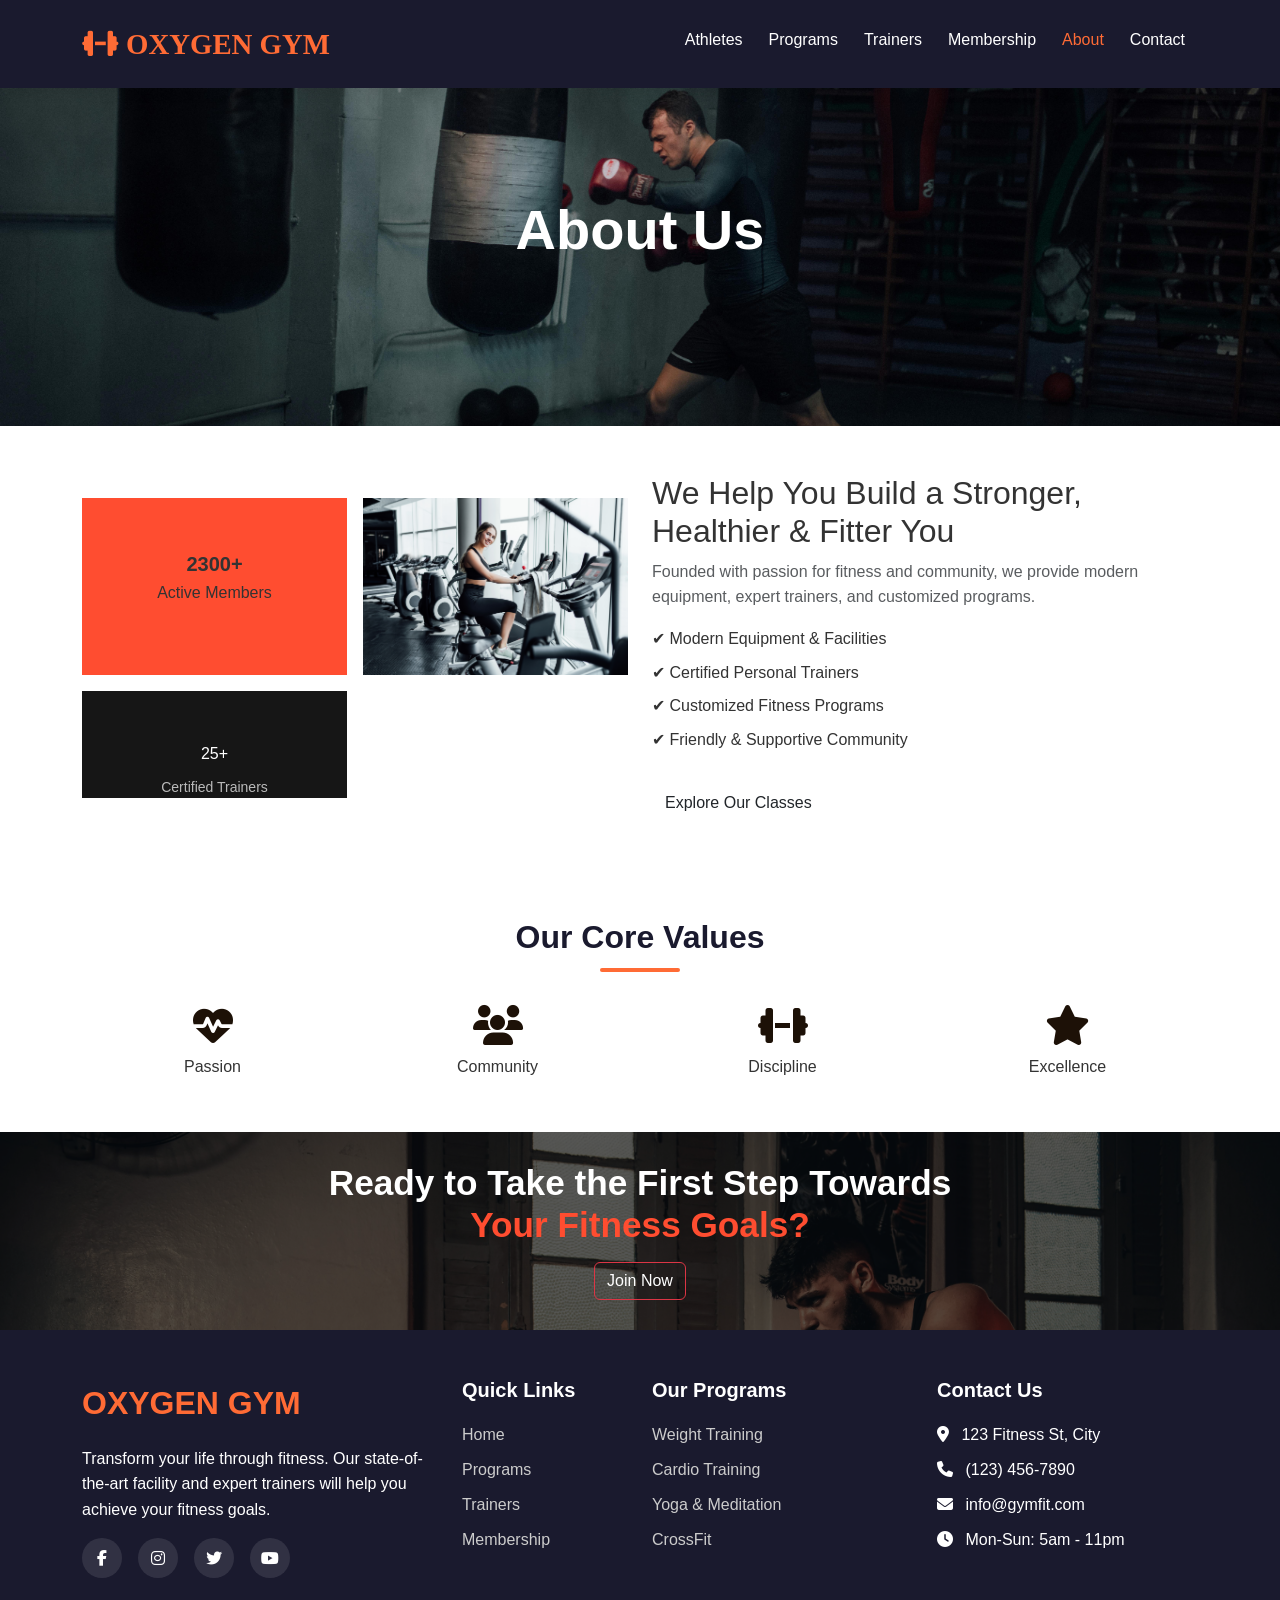
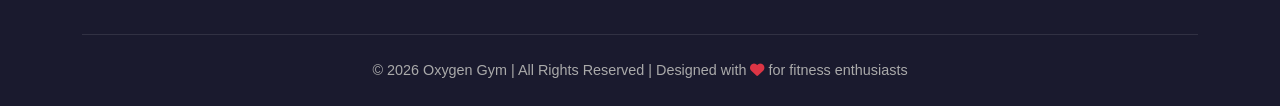
==== commit 812eea0b: "fixed" ====
--- a/about.html
+++ b/about.html
@@ -2,7 +2,7 @@
 <html lang="en">
   <head>
     <meta charset="UTF-8" />
-    <title>About Us | Gym Fit</title>
+    <title>About Us | Oxygen Gym</title>
     <meta name="viewport" content="width=device-width, initial-scale=1" />
     <link
       href="https://cdn.jsdelivr.net/npm/bootstrap@5.3.2/dist/css/bootstrap.min.css"
@@ -71,7 +71,6 @@
     </section>
 
     <!-- MISSION -->
-    
 
     <!-- VALUES -->
     <section class="container py-5 text-center">
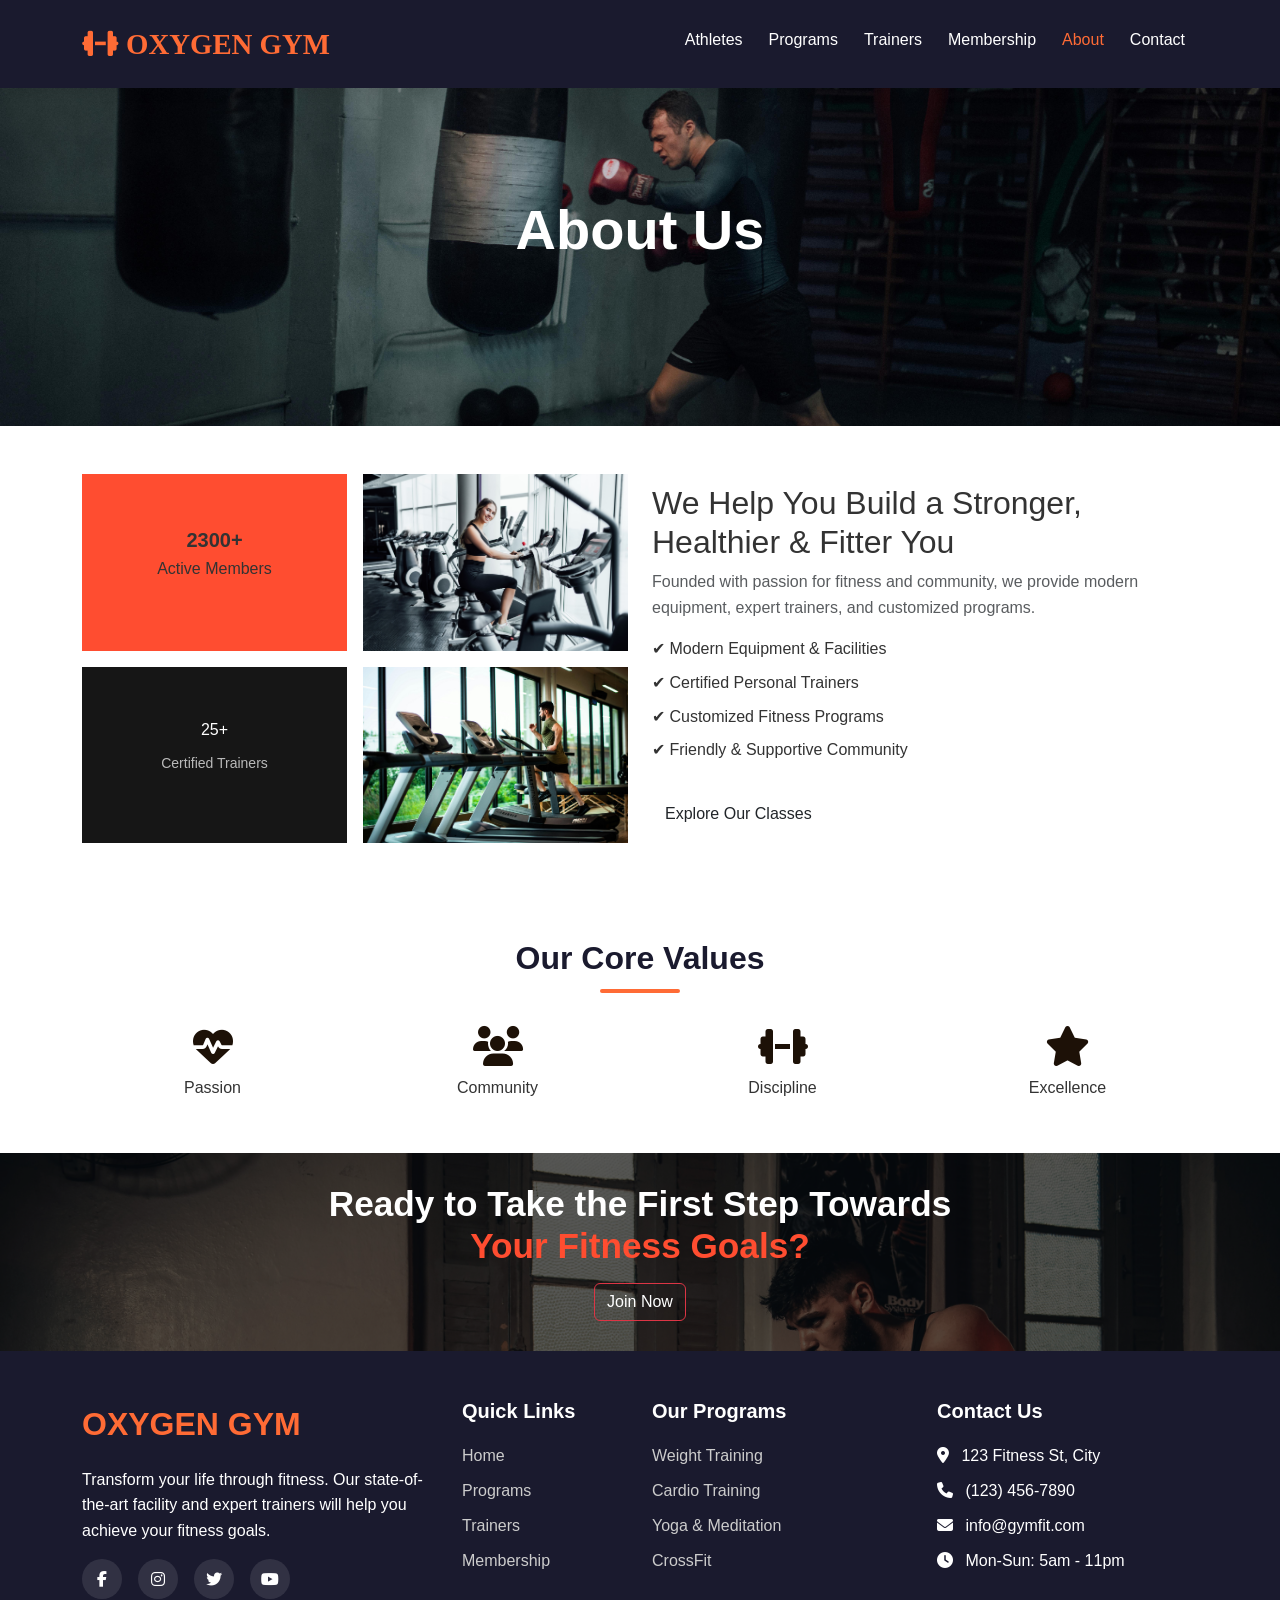
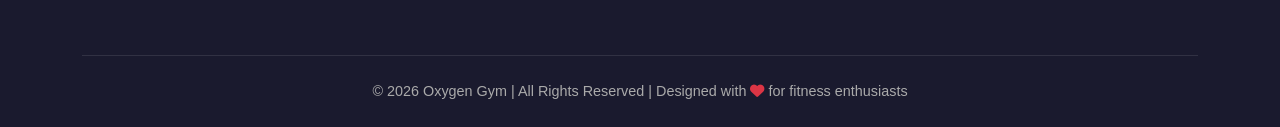
==== commit 9700a8de: "changes" ====
--- a/about.html
+++ b/about.html
@@ -1,126 +1,122 @@
 <!DOCTYPE html>
 <html lang="en">
-  <head>
-    <meta charset="UTF-8" />
-    <title>About Us | Oxygen Gym</title>
-    <meta name="viewport" content="width=device-width, initial-scale=1" />
-    <link
-      href="https://cdn.jsdelivr.net/npm/bootstrap@5.3.2/dist/css/bootstrap.min.css"
-      rel="stylesheet"
-    />
-    <link
-      href="https://cdnjs.cloudflare.com/ajax/libs/font-awesome/6.5.1/css/all.min.css"
-      rel="stylesheet"
-    />
-    <link rel="stylesheet" href="../css/about.css" />
-  </head>
-  <body>
-    <!-- ===== Navbar ===== -->
-    <div id="header"></div>
-    <!-- HERO -->
-    <section class="hero">
-      <h1>About Us</h1>
-    </section>
 
-    <!-- ABOUT -->
-    <section class="container py-5">
-      <div class="row g-4 align-items-center">
-        <div class="col-md-6">
-          <div class="row g-3">
-            <div class="col-6">
-              <div class="stat-box">
-                2300+
-                <small>Active Members</small>
-              </div>
-            </div>
+<head>
+  <meta charset="UTF-8" />
+  <title>About Us | Oxygen Gym</title>
+  <meta name="viewport" content="width=device-width, initial-scale=1" />
+  <link href="https://cdn.jsdelivr.net/npm/bootstrap@5.3.2/dist/css/bootstrap.min.css" rel="stylesheet" />
+  <link href="https://cdnjs.cloudflare.com/ajax/libs/font-awesome/6.5.1/css/all.min.css" rel="stylesheet" />
+  <link rel="icon" type="image/svg+xml"
+    href="data:image/svg+xml,%3Csvg xmlns='http://www.w3.org/2000/svg' viewBox='0 0 640 512'%3E%3Cpath fill='%23dc3545' d='M96 96c-17.7 0-32 14.3-32 32v64H32c-17.7 0-32 14.3-32 32v64c0 17.7 14.3 32 32 32h32v64c0 17.7 14.3 32 32 32s32-14.3 32-32v-64h320v64c0 17.7 14.3 32 32 32s32-14.3 32-32v-64h32c17.7 0 32-14.3 32-32v-64c0-17.7-14.3-32-32-32h-32v-64c0-17.7-14.3-32-32-32s-32 14.3-32 32v64H128v-64c0-17.7-14.3-32-32-32z'/%3E%3C/svg%3E" />
 
-            <div class="col-6">
-              <img src="./assets/gym-run2.jpg" class="img-fluid" alt="" />
-            </div>
+  <link rel="stylesheet" href="../css/about.css" />
+</head>
 
-            <div class="col-6">
-              <div class="dark-card">
-                25+
-                <small>Certified Trainers</small>
-              </div>
-            </div>
+<body>
+  <!-- ===== Navbar ===== -->
+  <div id="header"></div>
+  <!-- HERO -->
+  <section class="hero">
+    <h1>About Us</h1>
+  </section>
 
-            <div class="col-6">
-              <img src="./assets/gym-run.jpg" class="img-fluid" alt="" />
+  <!-- ABOUT -->
+  <section class="container py-5">
+    <div class="row g-4 align-items-center">
+      <div class="col-md-6">
+        <div class="row g-3">
+          <div class="col-6">
+            <div class="stat-box">
+              2300+
+              <small>Active Members</small>
             </div>
           </div>
-        </div>
 
-        <div class="col-md-6">
-          <h2>We Help You Build a Stronger, Healthier & Fitter You</h2>
-          <p class="text-muted">
-            Founded with passion for fitness and community, we provide modern
-            equipment, expert trainers, and customized programs.
-          </p>
+          <div class="col-6">
+            <img src="./assets/gym-run2.jpg" class="img-fluid" alt="" />
+          </div>
 
-          <ul class="list-unstyled">
-            <li>✔ Modern Equipment & Facilities</li>
-            <li>✔ Certified Personal Trainers</li>
-            <li>✔ Customized Fitness Programs</li>
-            <li>✔ Friendly & Supportive Community</li>
-          </ul>
+          <div class="col-6">
+            <div class="dark-card">
+              25+
+              <small>Certified Trainers</small>
+            </div>
+          </div>
 
-          <button class="btn btn-main mt-3">Explore Our Classes</button>
+          <div class="col-6">
+            <img src="./assets/gym-run.jpg" class="img-fluid" alt="" />
+          </div>
         </div>
       </div>
-    </section>
 
-    <!-- MISSION -->
+      <div class="col-md-6">
+        <h2>We Help You Build a Stronger, Healthier & Fitter You</h2>
+        <p class="text-muted">
+          Founded with passion for fitness and community, we provide modern
+          equipment, expert trainers, and customized programs.
+        </p>
 
-    <!-- VALUES -->
-    <section class="container py-5 text-center">
-      <h2 class="section-title">Our Core Values</h2>
+        <ul class="list-unstyled">
+          <li>✔ Modern Equipment & Facilities</li>
+          <li>✔ Certified Personal Trainers</li>
+          <li>✔ Customized Fitness Programs</li>
+          <li>✔ Friendly & Supportive Community</li>
+        </ul>
 
-      <div class="row g-4">
-        <div class="col-md-3 icon-box">
-          <i class="fa-solid fa-heart-pulse"></i>
-          <h6>Passion</h6>
-        </div>
+        <button class="btn btn-main mt-3">Explore Our Classes</button>
+      </div>
+    </div>
+  </section>
 
-        <div class="col-md-3 icon-box">
-          <i class="fa-solid fa-users"></i>
-          <h6>Community</h6>
-        </div>
+  <!-- MISSION -->
 
-        <div class="col-md-3 icon-box">
-          <i class="fa-solid fa-dumbbell"></i>
-          <h6>Discipline</h6>
-        </div>
+  <!-- VALUES -->
+  <section class="container py-5 text-center">
+    <h2 class="section-title">Our Core Values</h2>
 
-        <div class="col-md-3 icon-box">
-          <i class="fa-solid fa-star"></i>
-          <h6>Excellence</h6>
-        </div>
+    <div class="row g-4">
+      <div class="col-md-3 icon-box">
+        <i class="fa-solid fa-heart-pulse"></i>
+        <h6>Passion</h6>
       </div>
-    </section>
 
-    <!-- CTA -->
-    <section class="cta position-relative text-center">
-      <div class="container">
-        <h3 class="mb-3">
-          Ready to Take the First Step Towards
-          <p class="highlight">Your Fitness Goals?</p>
-        </h3>
+      <div class="col-md-3 icon-box">
+        <i class="fa-solid fa-users"></i>
+        <h6>Community</h6>
+      </div>
 
-        <a
-          href="/contact.html"
-          class="btn border-danger btn-cta"
-          style="color: white"
-        >
-          Join Now
-          <!-- <i class="bi bi-arrow-right ms-2" ></i> -->
-        </a>
+      <div class="col-md-3 icon-box">
+        <i class="fa-solid fa-dumbbell"></i>
+        <h6>Discipline</h6>
       </div>
-    </section>
 
-    <div id="footer"></div>
+      <div class="col-md-3 icon-box">
+        <i class="fa-solid fa-star"></i>
+        <h6>Excellence</h6>
+      </div>
+    </div>
+  </section>
 
-    <!-- For header footer -->
-    <script src="../js/main.js"></script>
-  </body>
-</html>
+  <!-- CTA -->
+  <section class="cta position-relative text-center">
+    <div class="container">
+      <h3 class="mb-3">
+        Ready to Take the First Step Towards
+        <p class="highlight">Your Fitness Goals?</p>
+      </h3>
+
+      <a href="/contact.html" class="btn border-danger btn-cta" style="color: white">
+        Join Now
+        <!-- <i class="bi bi-arrow-right ms-2" ></i> -->
+      </a>
+    </div>
+  </section>
+
+  <div id="footer"></div>
+
+  <!-- For header footer -->
+  <script src="../js/main.js"></script>
+</body>
+
+</html>
